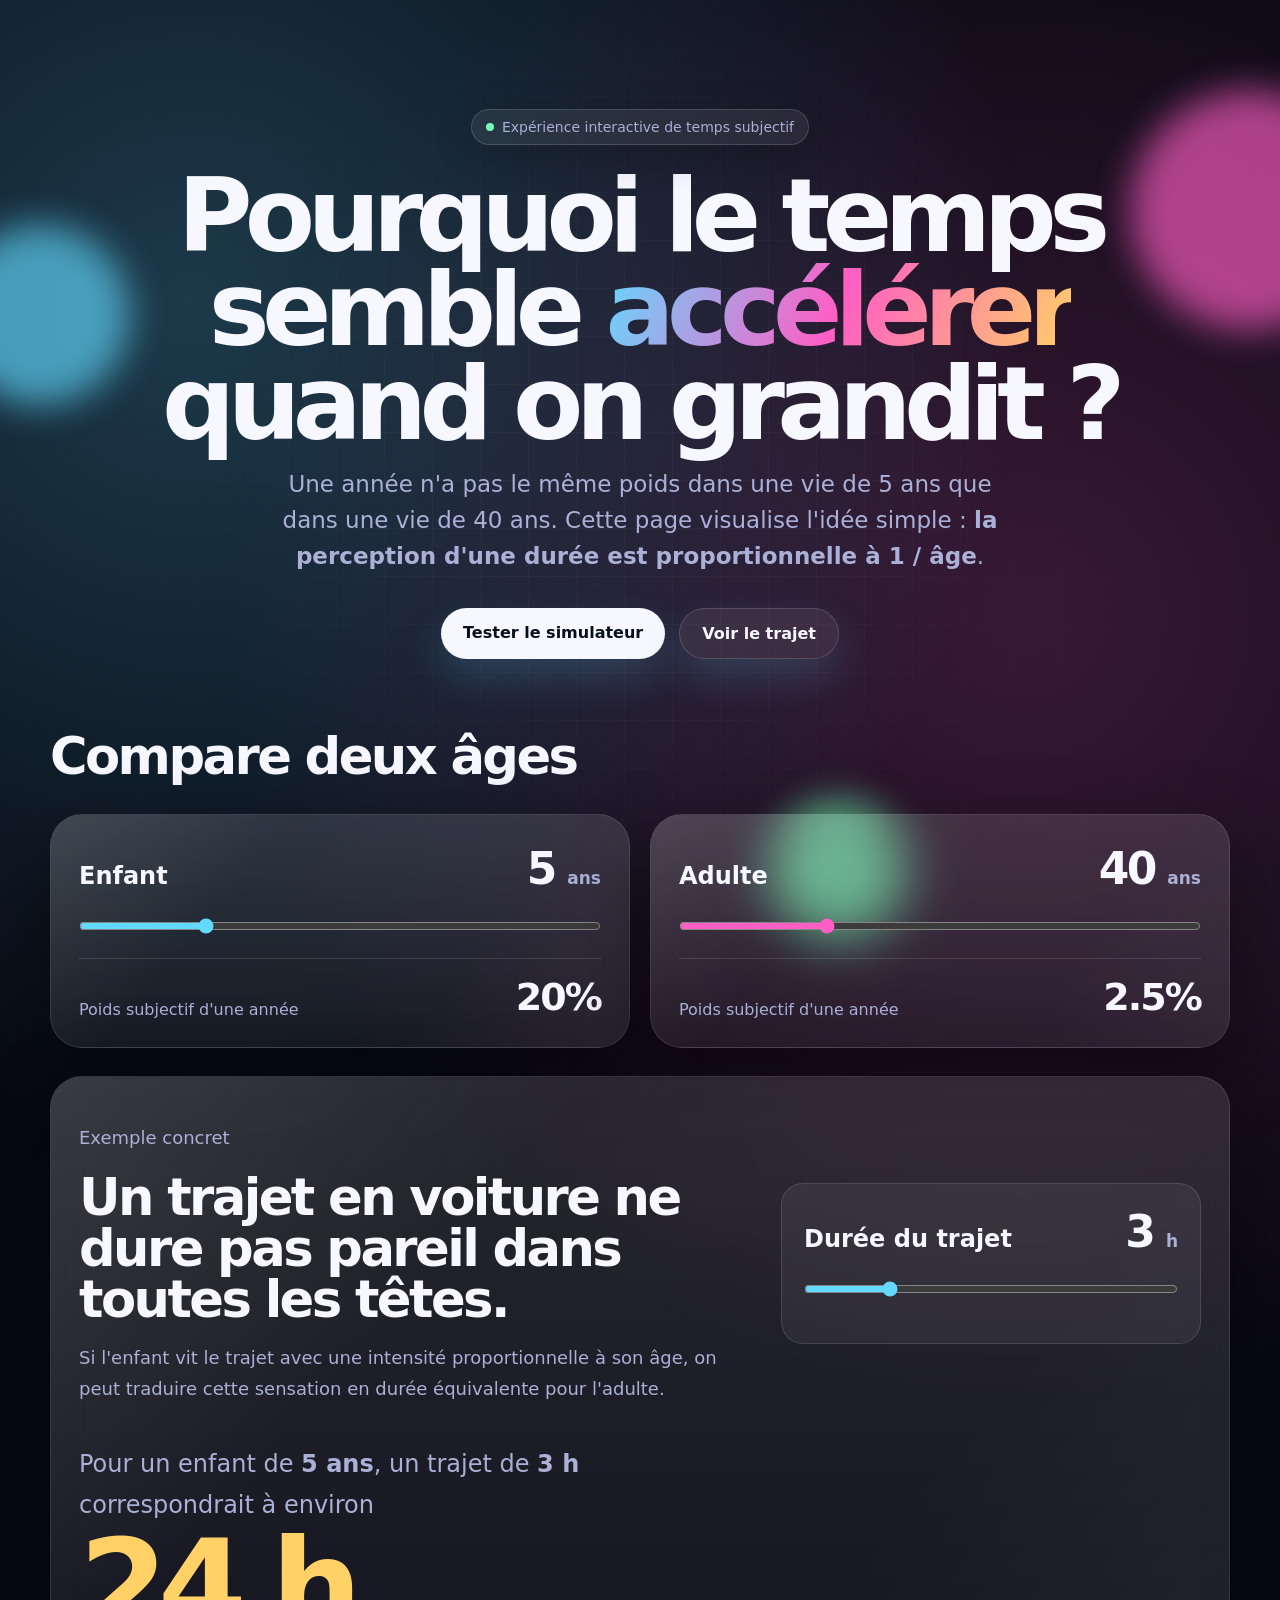
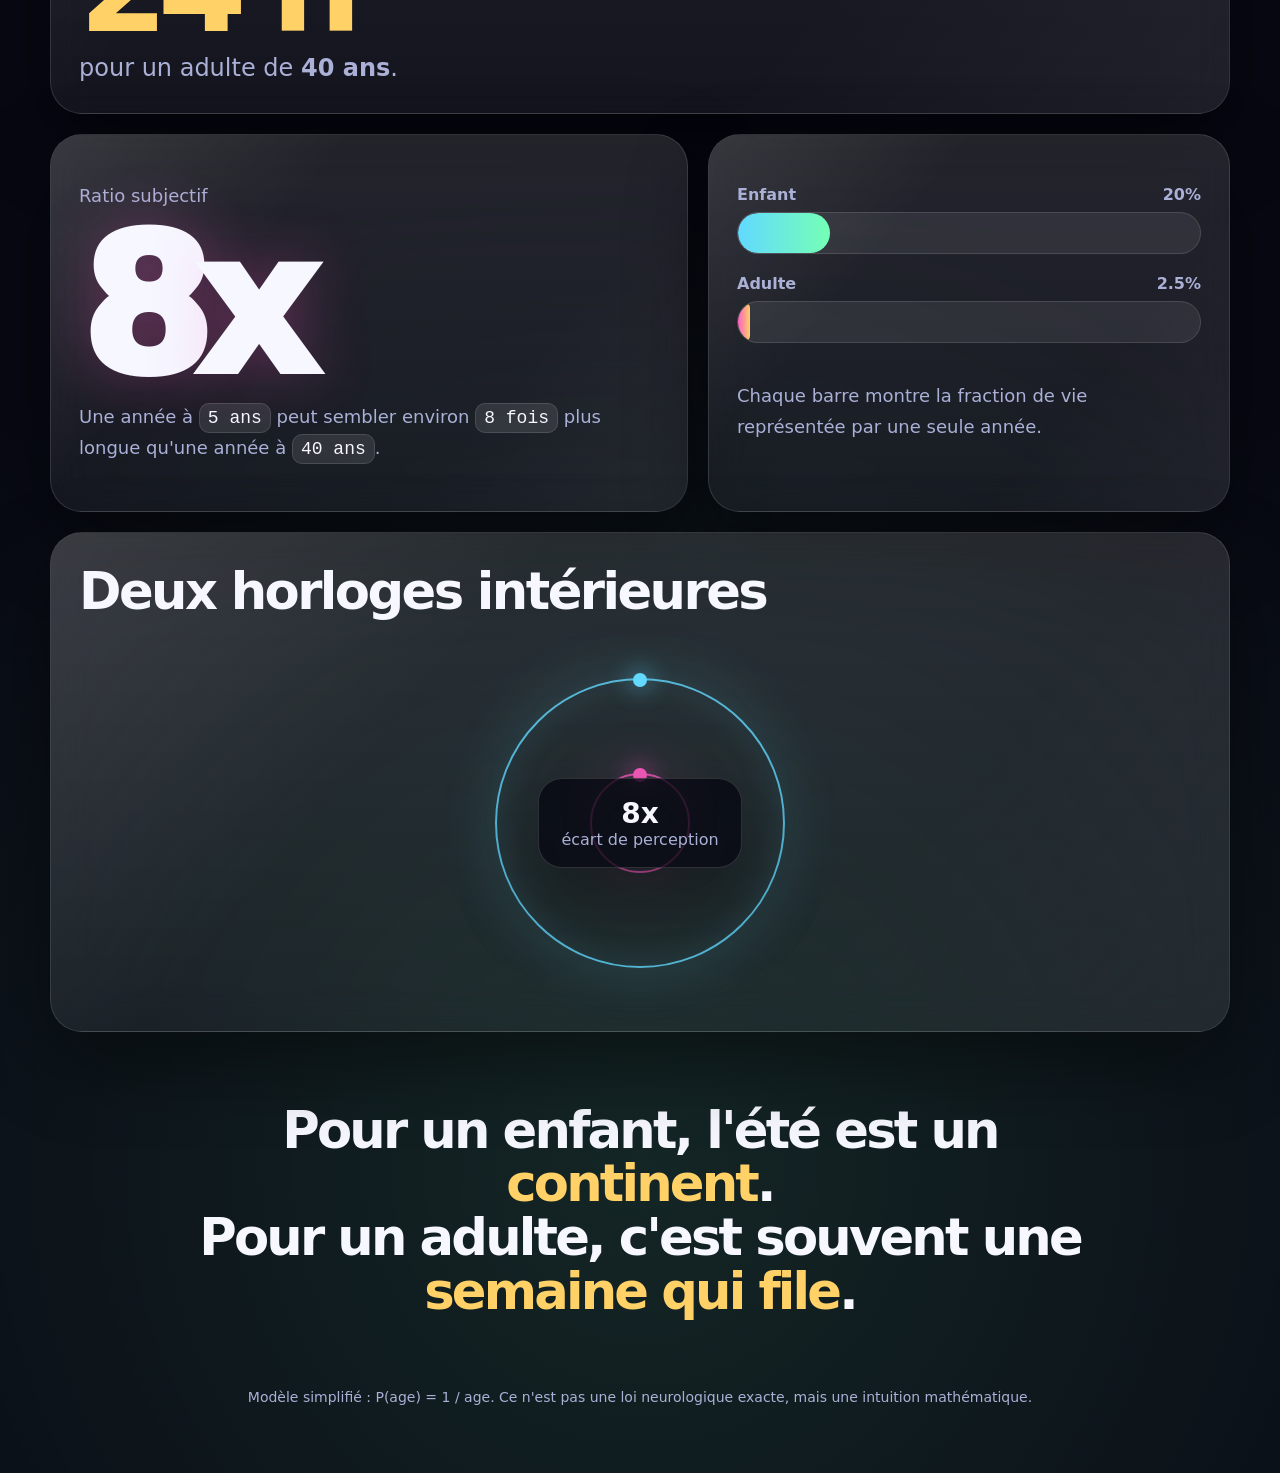
==== index.html @ 5b9e609c "Add index.html for interactive time perception visualization" ====
<!DOCTYPE html>
<html lang="fr">

<head>
  <meta charset="UTF-8" />
  <meta name="viewport" content="width=device-width, initial-scale=1.0" />
  <title>La perception du temps</title>
  <link rel="stylesheet" href="styles.css" />
  <script src="app.js" defer></script>
</head>

<body>
  <div class="orb one"></div>
  <div class="orb two"></div>
  <div class="orb three"></div>

  <main class="wrap">
    <header class="hero">
      <div>
        <div class="badge"><span class="pulse"></span> Expérience interactive de temps subjectif</div>
        <h1>Pourquoi le temps semble <span class="gradient-text">accélérer</span> quand on grandit ?</h1>
        <p class="lead">
          Une année n'a pas le même poids dans une vie de 5 ans que dans une vie de 40 ans.
          Cette page visualise l'idée simple : <strong>la perception d'une durée est proportionnelle à 1 / âge</strong>.
        </p>
        <div class="hero-actions">
          <a class="btn" href="#simulateur">Tester le simulateur</a>
          <a class="btn alt" href="#trajet">Voir le trajet</a>
        </div>
      </div>
    </header>

    <section id="simulateur">
      <h2 class="section-title">Compare deux âges</h2>

      <div class="grid">
        <article class="card child">
          <div class="label-row">
            <h3>Enfant</h3>
            <div class="age-value"><span data-output="childAge">5</span> <small>ans</small></div>
          </div>
          <input id="childAge" type="range" min="1" max="18" value="5" aria-label="Age de l'enfant" />
          <div class="metric">
            <span>Poids subjectif d'une année</span>
            <strong data-output="childPercent">20%</strong>
          </div>
        </article>

        <article class="card adult">
          <div class="label-row">
            <h3>Adulte</h3>
            <div class="age-value"><span data-output="adultAge">40</span> <small>ans</small></div>
          </div>
          <input id="adultAge" type="range" min="19" max="95" value="40" aria-label="Age de l'adulte" />
          <div class="metric">
            <span>Poids subjectif d'une année</span>
            <strong data-output="adultPercent">2.5%</strong>
          </div>
        </article>
      </div>

      <article class="card trip-card" id="trajet">
        <div class="trip-layout">
          <div>
            <p class="formula">Exemple concret</p>
            <h2 class="trip-title">Un trajet en voiture ne dure pas pareil dans toutes les têtes.</h2>
            <p class="formula">
              Si l'enfant vit le trajet avec une intensité proportionnelle à son âge,
              on peut traduire cette sensation en durée équivalente pour l'adulte.
            </p>
          </div>

          <div class="trip-control">
            <div class="label-row">
              <h3>Durée du trajet</h3>
              <div class="age-value"><span data-output="tripHours">3</span> <small>h</small></div>
            </div>
            <input id="tripDuration" type="range" min="0.5" max="12" step="0.5" value="3" aria-label="Durée du trajet en heures" />
          </div>
        </div>

        <div class="trip-result">
          <span>Pour un enfant de <strong data-output="tripChildAge">5 ans</strong>, un trajet de <strong data-output="tripRealDuration">3 h</strong></span>
          <span>correspondrait à environ</span>
          <strong data-output="tripAdultEquivalent">24 h</strong>
          <span>pour un adulte de <strong data-output="tripAdultAge">40 ans</strong>.</span>
        </div>
      </article>

      <div class="comparison">
        <article class="card">
          <p class="formula">Ratio subjectif</p>
          <div class="big-number"><span data-output="ratio">8</span>x</div>
          <p class="formula">
            Une année à <code data-output="childAgeCode">5 ans</code> peut sembler environ
            <code data-output="ratioCode">8 fois</code> plus longue qu'une année à
            <code data-output="adultAgeCode">40 ans</code>.
          </p>
        </article>

        <article class="card timeline" id="idee">
          <div>
            <div class="bar-label"><span>Enfant</span><span data-output="childBarLabel">20%</span></div>
            <div class="bar">
              <div class="fill child-fill" data-output="childFill"></div>
            </div>
          </div>
          <div>
            <div class="bar-label"><span>Adulte</span><span data-output="adultBarLabel">2.5%</span></div>
            <div class="bar">
              <div class="fill adult-fill" data-output="adultFill"></div>
            </div>
          </div>
          <p class="formula">
            Chaque barre montre la fraction de vie représentée par une seule année.
          </p>
        </article>
      </div>

      <article class="card clock-card">
        <h2 class="section-title">Deux horloges intérieures</h2>
        <div class="rings">
          <div class="ring child"><span class="dot blue-dot"></span></div>
          <div class="ring adult"><span class="dot pink-dot"></span></div>
          <div class="center-text">
            <strong data-output="centerRatio">8x</strong>
            <span>écart de perception</span>
          </div>
        </div>
      </article>
    </section>

    <p class="quote">
      Pour un enfant, l'été est un <em>continent</em>.<br />
      Pour un adulte, c'est souvent une <em>semaine qui file</em>.
    </p>

    <footer>
      Modèle simplifié : P(age) = 1 / age. Ce n'est pas une loi neurologique exacte, mais une intuition mathématique.
    </footer>
  </main>
</body>

</html>
---- styles.css ----
:root {
  --bg: #070812;
  --card: rgba(255, 255, 255, 0.08);
  --text: #f6f7ff;
  --muted: #aab0d6;
  --blue: #62d9ff;
  --pink: #ff5ec4;
  --yellow: #ffd166;
  --green: #75ffb5;
  --shadow: 0 30px 80px rgba(0, 0, 0, 0.45);
}

* {
  box-sizing: border-box;
}

html {
  scroll-behavior: smooth;
}

body {
  margin: 0;
  font-family: Inter, ui-sans-serif, system-ui, -apple-system, BlinkMacSystemFont, "Segoe UI", sans-serif;
  color: var(--text);
  background:
    radial-gradient(circle at 15% 10%, rgba(98, 217, 255, 0.24), transparent 28%),
    radial-gradient(circle at 80% 20%, rgba(255, 94, 196, 0.20), transparent 30%),
    radial-gradient(circle at 50% 90%, rgba(117, 255, 181, 0.12), transparent 35%),
    var(--bg);
  min-height: 100vh;
  overflow-x: hidden;
}

body::before {
  content: "";
  position: fixed;
  inset: 0;
  pointer-events: none;
  background-image:
    linear-gradient(rgba(255, 255, 255, 0.035) 1px, transparent 1px),
    linear-gradient(90deg, rgba(255, 255, 255, 0.035) 1px, transparent 1px);
  background-size: 48px 48px;
  mask-image: radial-gradient(circle at center, black, transparent 75%);
}

.orb {
  position: fixed;
  border-radius: 999px;
  filter: blur(18px);
  opacity: 0.65;
  pointer-events: none;
  animation: float 11s ease-in-out infinite;
}

.orb.one {
  width: 180px;
  height: 180px;
  background: var(--blue);
  left: -50px;
  top: 25%;
}

.orb.two {
  width: 240px;
  height: 240px;
  background: var(--pink);
  right: -90px;
  top: 10%;
  animation-delay: -3s;
}

.orb.three {
  width: 140px;
  height: 140px;
  background: var(--green);
  left: 60%;
  bottom: -40px;
  animation-delay: -6s;
}

.wrap {
  width: min(1180px, calc(100% - 32px));
  margin: 0 auto;
  padding: 42px 0 70px;
  position: relative;
  z-index: 1;
}

.hero {
  min-height: 76vh;
  display: grid;
  place-items: center;
  text-align: center;
}

.badge {
  display: inline-flex;
  align-items: center;
  gap: 8px;
  padding: 9px 14px;
  border: 1px solid rgba(255, 255, 255, 0.15);
  border-radius: 999px;
  background: rgba(255, 255, 255, 0.07);
  backdrop-filter: blur(18px);
  color: var(--muted);
  font-size: 14px;
  box-shadow: 0 10px 40px rgba(0, 0, 0, 0.20);
}

.pulse {
  width: 8px;
  height: 8px;
  border-radius: 999px;
  background: var(--green);
  box-shadow: 0 0 0 0 rgba(117, 255, 181, 0.8);
  animation: pulse 1.8s infinite;
}

h1 {
  margin: 24px auto 16px;
  max-width: 980px;
  font-size: clamp(46px, 8vw, 108px);
  line-height: 0.92;
  letter-spacing: -0.075em;
}

.gradient-text {
  background: linear-gradient(110deg, var(--blue), var(--pink), var(--yellow));
  -webkit-background-clip: text;
  background-clip: text;
  color: transparent;
}

.lead {
  max-width: 760px;
  margin: 0 auto;
  color: var(--muted);
  font-size: clamp(18px, 2vw, 23px);
  line-height: 1.55;
}

.hero-actions {
  margin-top: 34px;
  display: flex;
  justify-content: center;
  gap: 14px;
  flex-wrap: wrap;
}

.btn {
  border: 0;
  color: #07101d;
  background: var(--text);
  padding: 15px 22px;
  border-radius: 999px;
  font-weight: 800;
  cursor: pointer;
  box-shadow: 0 18px 40px rgba(98, 217, 255, 0.18);
  transition: transform .2s ease, box-shadow .2s ease;
  text-decoration: none;
}

.btn:hover {
  transform: translateY(-2px);
  box-shadow: 0 26px 56px rgba(98, 217, 255, 0.24);
}

.btn.alt {
  background: var(--card);
  color: var(--text);
  border: 1px solid rgba(255, 255, 255, 0.15);
}

.section-title {
  margin: 0 0 22px;
  font-size: clamp(30px, 4vw, 54px);
  letter-spacing: -0.05em;
}

.grid,
.comparison {
  display: grid;
  grid-template-columns: 1fr 1fr;
  gap: 20px;
}

.grid {
  margin: 28px 0;
}

.comparison {
  margin-top: 20px;
  grid-template-columns: 1.1fr .9fr;
  align-items: stretch;
}

.card {
  border: 1px solid rgba(255, 255, 255, 0.13);
  background: linear-gradient(180deg, rgba(255, 255, 255, 0.12), rgba(255, 255, 255, 0.055));
  border-radius: 32px;
  padding: 28px;
  box-shadow: var(--shadow);
  backdrop-filter: blur(20px);
  position: relative;
  overflow: hidden;
}

.card::after {
  content: "";
  position: absolute;
  inset: -1px;
  pointer-events: none;
  background: linear-gradient(130deg, rgba(255, 255, 255, 0.22), transparent 32%, transparent 70%, rgba(255, 255, 255, 0.1));
  opacity: .45;
}

.card > * {
  position: relative;
  z-index: 1;
}

.label-row {
  display: flex;
  justify-content: space-between;
  align-items: baseline;
  gap: 16px;
  margin-bottom: 14px;
}

.label-row h3 {
  margin: 0;
  font-size: 24px;
}

.age-value {
  font-size: 44px;
  font-weight: 900;
  letter-spacing: -0.06em;
  white-space: nowrap;
}

.age-value small {
  font-size: 17px;
  color: var(--muted);
  letter-spacing: 0;
}

input[type="range"] {
  width: 100%;
  accent-color: var(--blue);
  margin: 10px 0 24px;
}

.adult input[type="range"] {
  accent-color: var(--pink);
}

.metric {
  display: grid;
  grid-template-columns: 1fr auto;
  gap: 16px;
  align-items: end;
  padding-top: 16px;
  border-top: 1px solid rgba(255, 255, 255, 0.12);
}

.metric span {
  color: var(--muted);
}

.metric strong {
  font-size: 38px;
  letter-spacing: -0.05em;
}

.trip-card {
  margin-bottom: 20px;
}

.trip-layout {
  display: grid;
  grid-template-columns: 1fr minmax(260px, 420px);
  gap: 28px;
  align-items: center;
}

.trip-title {
  max-width: 720px;
  margin: 6px 0 12px;
  font-size: clamp(28px, 4vw, 52px);
  line-height: 1;
  letter-spacing: -0.05em;
}

.trip-control {
  padding: 22px;
  border: 1px solid rgba(255, 255, 255, 0.12);
  border-radius: 22px;
  background: rgba(255, 255, 255, 0.06);
}

.trip-result {
  margin-top: 26px;
  display: grid;
  gap: 8px;
  color: var(--muted);
  font-size: clamp(18px, 2vw, 24px);
  line-height: 1.35;
}

.trip-result > strong {
  color: var(--yellow);
  font-size: clamp(58px, 12vw, 128px);
  line-height: .9;
  letter-spacing: -0.08em;
}

.big-number {
  font-size: clamp(74px, 15vw, 190px);
  line-height: .78;
  font-weight: 950;
  letter-spacing: -0.09em;
  margin: 24px 0 10px;
  text-shadow: 0 0 60px rgba(255, 94, 196, 0.3);
}

.formula {
  color: var(--muted);
  font-size: 18px;
  line-height: 1.7;
}

.formula code {
  color: var(--text);
  background: rgba(255, 255, 255, 0.10);
  border: 1px solid rgba(255, 255, 255, 0.12);
  padding: 4px 8px;
  border-radius: 10px;
}

.timeline {
  min-height: 340px;
  display: grid;
  align-content: center;
  gap: 20px;
}

.bar-label {
  display: flex;
  justify-content: space-between;
  color: var(--muted);
  font-weight: 700;
  margin-bottom: 8px;
}

.bar {
  height: 42px;
  border-radius: 999px;
  background: rgba(255, 255, 255, 0.08);
  overflow: hidden;
  border: 1px solid rgba(255, 255, 255, 0.12);
}

.fill {
  height: 100%;
  width: 20%;
  border-radius: inherit;
  transition: width .45s cubic-bezier(.2, .8, .2, 1);
}

.child-fill {
  background: linear-gradient(90deg, var(--blue), var(--green));
}

.adult-fill {
  background: linear-gradient(90deg, var(--pink), var(--yellow));
}

.clock-card {
  margin-top: 20px;
}

.rings {
  height: 360px;
  display: grid;
  place-items: center;
  position: relative;
}

.ring {
  position: absolute;
  border-radius: 999px;
  border: 2px solid rgba(255, 255, 255, 0.12);
  display: grid;
  place-items: center;
  animation: spin 18s linear infinite;
}

.ring.child {
  width: var(--child-ring, 260px);
  height: var(--child-ring, 260px);
  border-color: rgba(98, 217, 255, .8);
  box-shadow: 0 0 60px rgba(98, 217, 255, .16), inset 0 0 35px rgba(98, 217, 255, .10);
}

.ring.adult {
  width: var(--adult-ring, 130px);
  height: var(--adult-ring, 130px);
  border-color: rgba(255, 94, 196, .8);
  box-shadow: 0 0 60px rgba(255, 94, 196, .16), inset 0 0 35px rgba(255, 94, 196, .10);
  animation-duration: 9s;
  animation-direction: reverse;
}

.dot {
  position: absolute;
  top: -7px;
  width: 14px;
  height: 14px;
  border-radius: 50%;
  background: currentColor;
  box-shadow: 0 0 24px currentColor;
}

.blue-dot {
  color: var(--blue);
}

.pink-dot {
  color: var(--pink);
}

.center-text {
  position: relative;
  text-align: center;
  background: rgba(7, 8, 18, 0.8);
  border: 1px solid rgba(255, 255, 255, 0.14);
  border-radius: 24px;
  padding: 18px 22px;
  box-shadow: var(--shadow);
}

.center-text strong {
  display: block;
  font-size: 28px;
}

.center-text span {
  color: var(--muted);
}

.quote {
  margin: 72px auto 0;
  max-width: 900px;
  text-align: center;
  font-size: clamp(28px, 4vw, 56px);
  line-height: 1.05;
  letter-spacing: -0.055em;
  font-weight: 900;
}

.quote em {
  color: var(--yellow);
  font-style: normal;
}

footer {
  margin-top: 70px;
  color: var(--muted);
  text-align: center;
  font-size: 14px;
}

@keyframes float {
  0%,
  100% {
    transform: translate3d(0, 0, 0) scale(1);
  }

  50% {
    transform: translate3d(24px, -28px, 0) scale(1.12);
  }
}

@keyframes pulse {
  70% {
    box-shadow: 0 0 0 14px rgba(117, 255, 181, 0);
  }

  100% {
    box-shadow: 0 0 0 0 rgba(117, 255, 181, 0);
  }
}

@keyframes spin {
  to {
    transform: rotate(360deg);
  }
}

@media (max-width: 850px) {
  .grid,
  .comparison,
  .trip-layout {
    grid-template-columns: 1fr;
  }

  .hero {
    min-height: 68vh;
  }

  .rings {
    height: 300px;
  }

  .card {
    padding: 22px;
    border-radius: 26px;
  }

  .trip-control {
    padding: 18px;
  }
}

@media (max-width: 560px) {
  .label-row,
  .metric {
    grid-template-columns: 1fr;
    display: grid;
  }

  .age-value {
    font-size: 38px;
  }
}
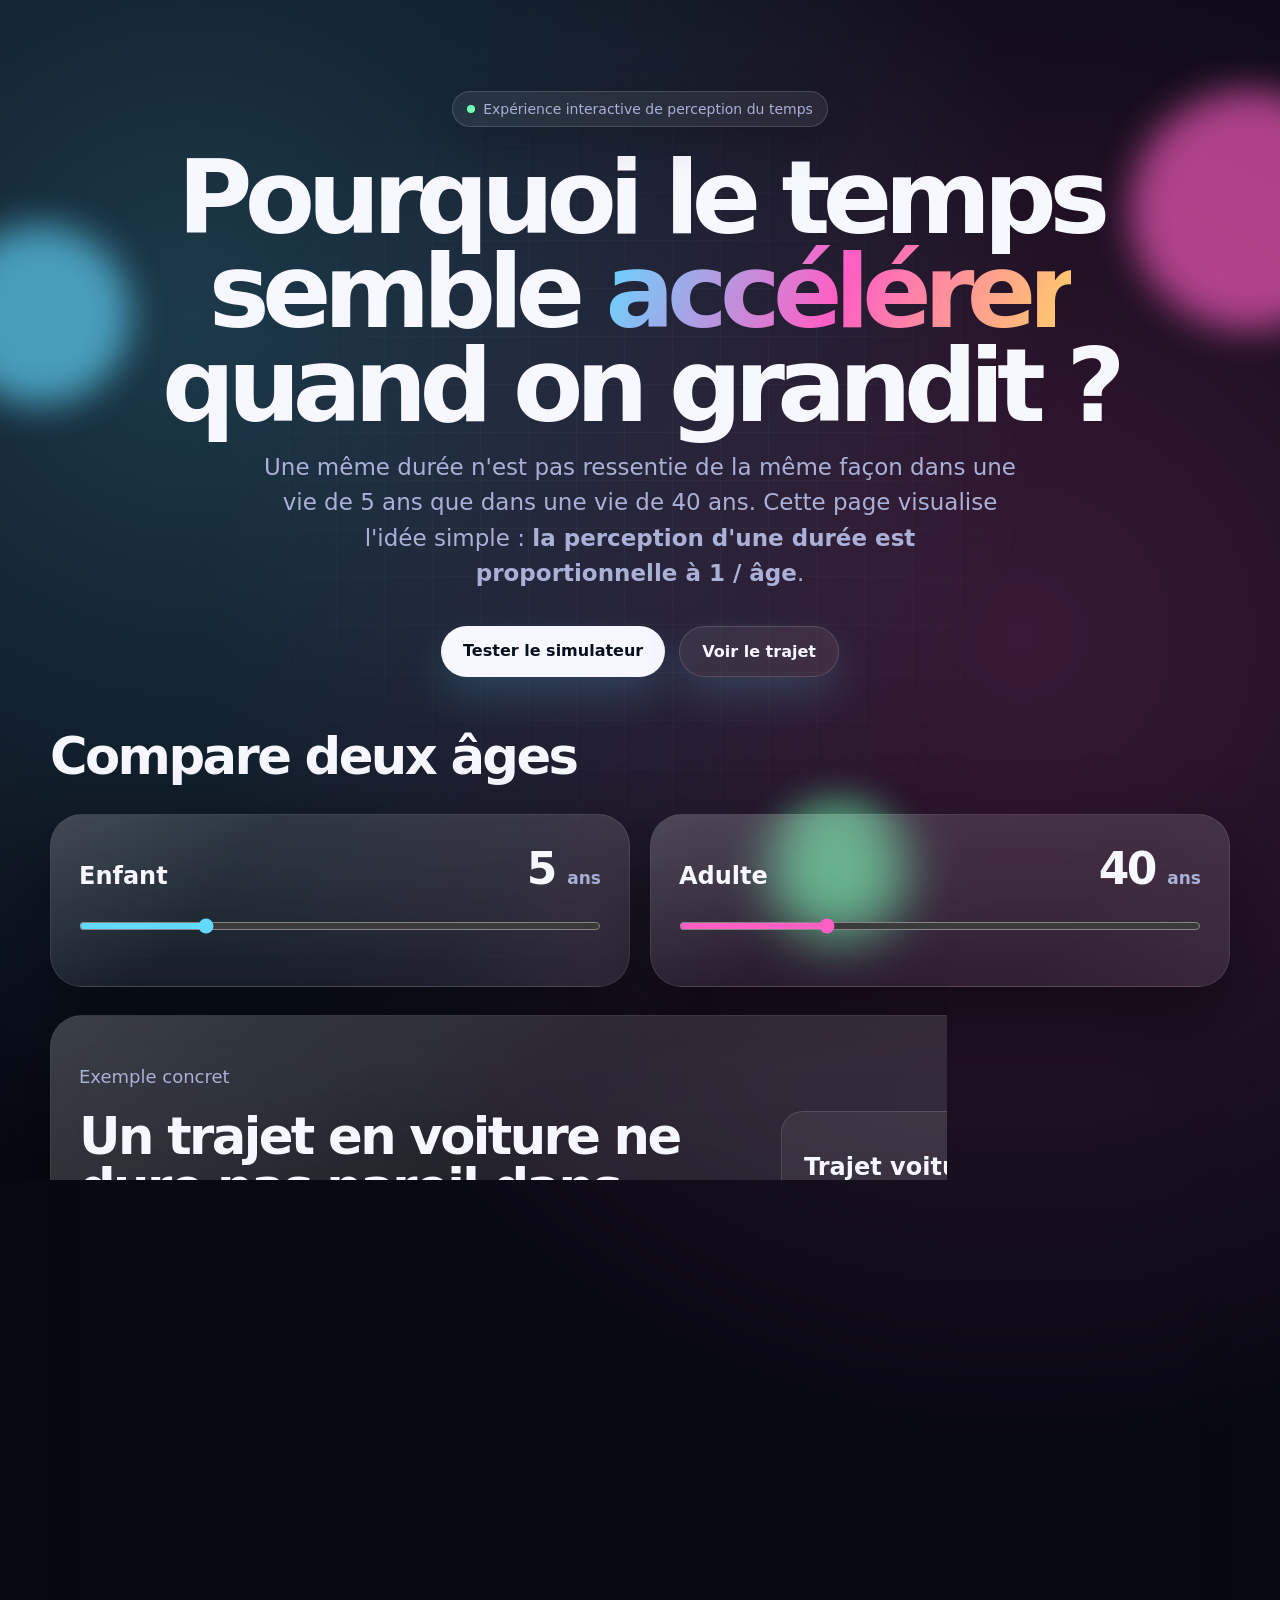
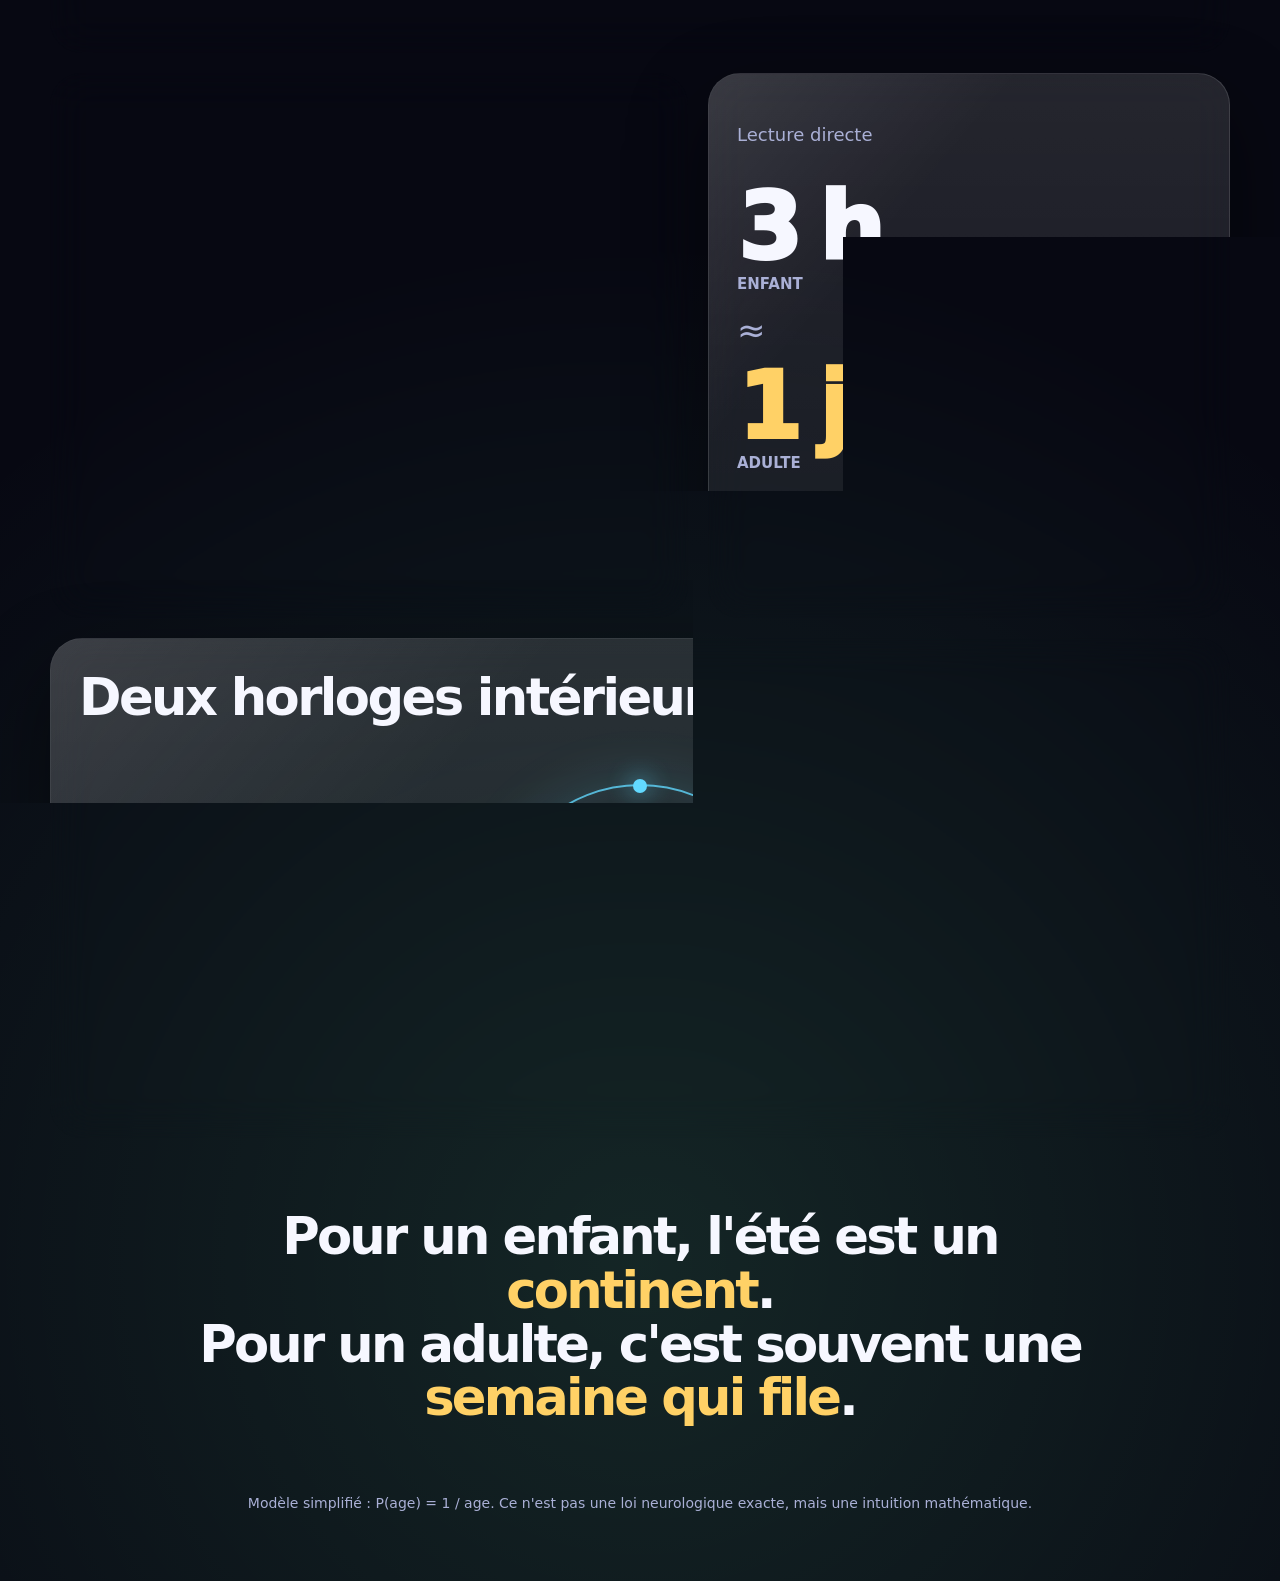
==== commit bf9d6eff: "Refine README and UI text for clarity; update duration formatting in app logic" ====
--- a/index.html
+++ b/index.html
@@ -17,10 +17,10 @@
   <main class="wrap">
     <header class="hero">
       <div>
-        <div class="badge"><span class="pulse"></span> Expérience interactive de temps subjectif</div>
+        <div class="badge"><span class="pulse"></span> Expérience interactive de perception du temps</div>
         <h1>Pourquoi le temps semble <span class="gradient-text">accélérer</span> quand on grandit ?</h1>
         <p class="lead">
-          Une année n'a pas le même poids dans une vie de 5 ans que dans une vie de 40 ans.
+          Une même durée n'est pas ressentie de la même façon dans une vie de 5 ans que dans une vie de 40 ans.
           Cette page visualise l'idée simple : <strong>la perception d'une durée est proportionnelle à 1 / âge</strong>.
         </p>
         <div class="hero-actions">
@@ -40,10 +40,6 @@
             <div class="age-value"><span data-output="childAge">5</span> <small>ans</small></div>
           </div>
           <input id="childAge" type="range" min="1" max="18" value="5" aria-label="Age de l'enfant" />
-          <div class="metric">
-            <span>Poids subjectif d'une année</span>
-            <strong data-output="childPercent">20%</strong>
-          </div>
         </article>
 
         <article class="card adult">
@@ -52,10 +48,6 @@
             <div class="age-value"><span data-output="adultAge">40</span> <small>ans</small></div>
           </div>
           <input id="adultAge" type="range" min="19" max="95" value="40" aria-label="Age de l'adulte" />
-          <div class="metric">
-            <span>Poids subjectif d'une année</span>
-            <strong data-output="adultPercent">2.5%</strong>
-          </div>
         </article>
       </div>
 
@@ -65,31 +57,43 @@
             <p class="formula">Exemple concret</p>
             <h2 class="trip-title">Un trajet en voiture ne dure pas pareil dans toutes les têtes.</h2>
             <p class="formula">
-              Si l'enfant vit le trajet avec une intensité proportionnelle à son âge,
-              on peut traduire cette sensation en durée équivalente pour l'adulte.
+              Choisis une durée de trajet entre 1 h et 12 h.
+              La page traduit cette sensation en durée équivalente pour l'adulte.
             </p>
           </div>
 
           <div class="trip-control">
             <div class="label-row">
-              <h3>Durée du trajet</h3>
-              <div class="age-value"><span data-output="tripHours">3</span> <small>h</small></div>
+              <h3>Trajet voiture</h3>
+              <div class="age-value"><span data-output="durationLabel">3 h</span></div>
             </div>
-            <input id="tripDuration" type="range" min="0.5" max="12" step="0.5" value="3" aria-label="Durée du trajet en heures" />
+            <input id="tripDuration" type="range" min="1" max="12" step="0.5" value="3" list="tripMarks" aria-label="Durée du trajet en voiture" />
+            <datalist id="tripMarks">
+              <option value="1" label="1 h"></option>
+              <option value="3" label="3 h"></option>
+              <option value="6" label="6 h"></option>
+              <option value="12" label="12 h"></option>
+            </datalist>
+            <div class="duration-scale" aria-hidden="true">
+              <span>1 h</span>
+              <span>3 h</span>
+              <span>6 h</span>
+              <span>12 h</span>
+            </div>
           </div>
         </div>
 
         <div class="trip-result">
-          <span>Pour un enfant de <strong data-output="tripChildAge">5 ans</strong>, un trajet de <strong data-output="tripRealDuration">3 h</strong></span>
+          <span>Pour un enfant de <strong data-output="tripChildAge">5 ans</strong>, un trajet de <strong data-output="realDuration">3 h</strong></span>
           <span>correspondrait à environ</span>
-          <strong data-output="tripAdultEquivalent">24 h</strong>
+          <strong data-output="adultEquivalent">24 h</strong>
           <span>pour un adulte de <strong data-output="tripAdultAge">40 ans</strong>.</span>
         </div>
       </article>
 
       <div class="comparison">
         <article class="card">
-          <p class="formula">Ratio subjectif</p>
+          <p class="formula">Écart de perception</p>
           <div class="big-number"><span data-output="ratio">8</span>x</div>
           <p class="formula">
             Une année à <code data-output="childAgeCode">5 ans</code> peut sembler environ
@@ -98,21 +102,19 @@
           </p>
         </article>
 
-        <article class="card timeline" id="idee">
-          <div>
-            <div class="bar-label"><span>Enfant</span><span data-output="childBarLabel">20%</span></div>
-            <div class="bar">
-              <div class="fill child-fill" data-output="childFill"></div>
-            </div>
+        <article class="card equivalence-card" id="idee">
+          <p class="formula">Lecture directe</p>
+          <div class="equivalence-line">
+            <span data-output="realDurationAlt">3 h</span>
+            <small>enfant</small>
           </div>
-          <div>
-            <div class="bar-label"><span>Adulte</span><span data-output="adultBarLabel">2.5%</span></div>
-            <div class="bar">
-              <div class="fill adult-fill" data-output="adultFill"></div>
-            </div>
+          <div class="equivalence-arrow">≈</div>
+          <div class="equivalence-line adult-equivalence">
+            <span data-output="adultEquivalentAlt">24 h</span>
+            <small>adulte</small>
           </div>
           <p class="formula">
-            Chaque barre montre la fraction de vie représentée par une seule année.
+            L'équivalent change automatiquement avec les deux âges et la durée choisie.
           </p>
         </article>
       </div>
--- a/styles.css
+++ b/styles.css
@@ -255,24 +255,6 @@
   accent-color: var(--pink);
 }
 
-.metric {
-  display: grid;
-  grid-template-columns: 1fr auto;
-  gap: 16px;
-  align-items: end;
-  padding-top: 16px;
-  border-top: 1px solid rgba(255, 255, 255, 0.12);
-}
-
-.metric span {
-  color: var(--muted);
-}
-
-.metric strong {
-  font-size: 38px;
-  letter-spacing: -0.05em;
-}
-
 .trip-card {
   margin-bottom: 20px;
 }
@@ -297,6 +279,15 @@
   border: 1px solid rgba(255, 255, 255, 0.12);
   border-radius: 22px;
   background: rgba(255, 255, 255, 0.06);
+}
+
+.duration-scale {
+  display: flex;
+  justify-content: space-between;
+  gap: 16px;
+  color: var(--muted);
+  font-size: 14px;
+  font-weight: 800;
 }
 
 .trip-result {
@@ -338,42 +329,40 @@
   border-radius: 10px;
 }
 
-.timeline {
+.equivalence-card {
   min-height: 340px;
   display: grid;
   align-content: center;
   gap: 20px;
 }
 
-.bar-label {
-  display: flex;
-  justify-content: space-between;
-  color: var(--muted);
-  font-weight: 700;
-  margin-bottom: 8px;
-}
-
-.bar {
-  height: 42px;
-  border-radius: 999px;
-  background: rgba(255, 255, 255, 0.08);
-  overflow: hidden;
-  border: 1px solid rgba(255, 255, 255, 0.12);
-}
-
-.fill {
-  height: 100%;
-  width: 20%;
-  border-radius: inherit;
-  transition: width .45s cubic-bezier(.2, .8, .2, 1);
-}
-
-.child-fill {
-  background: linear-gradient(90deg, var(--blue), var(--green));
-}
-
-.adult-fill {
-  background: linear-gradient(90deg, var(--pink), var(--yellow));
+.equivalence-line {
+  display: grid;
+  gap: 4px;
+}
+
+.equivalence-line span {
+  font-size: clamp(46px, 8vw, 92px);
+  line-height: .9;
+  font-weight: 950;
+  letter-spacing: -0.08em;
+}
+
+.equivalence-line small {
+  color: var(--muted);
+  font-size: 15px;
+  font-weight: 800;
+  text-transform: uppercase;
+}
+
+.adult-equivalence span {
+  color: var(--yellow);
+}
+
+.equivalence-arrow {
+  color: var(--muted);
+  font-size: 34px;
+  line-height: 1;
 }
 
 .clock-card {
@@ -525,11 +514,6 @@
 
 @media (max-width: 560px) {
   .label-row,
-  .metric {
-    grid-template-columns: 1fr;
-    display: grid;
-  }
-
   .age-value {
     font-size: 38px;
   }
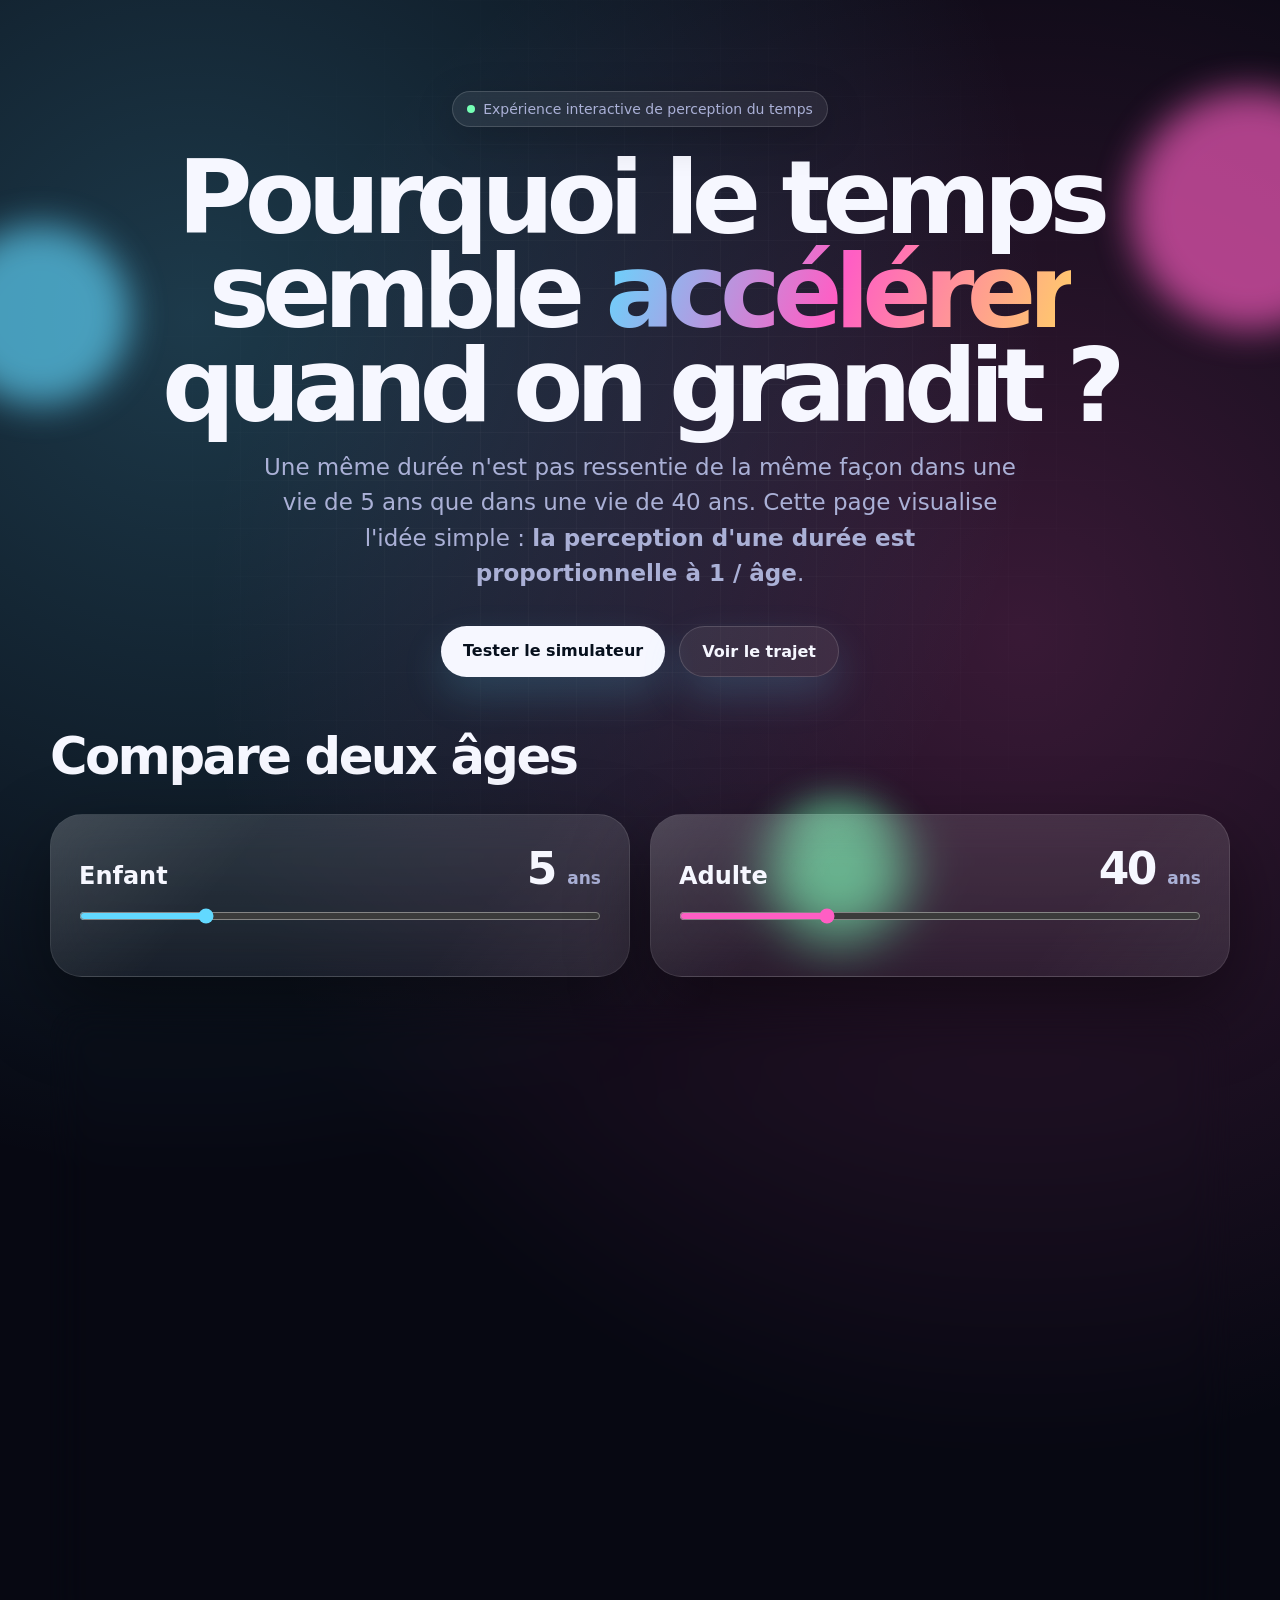
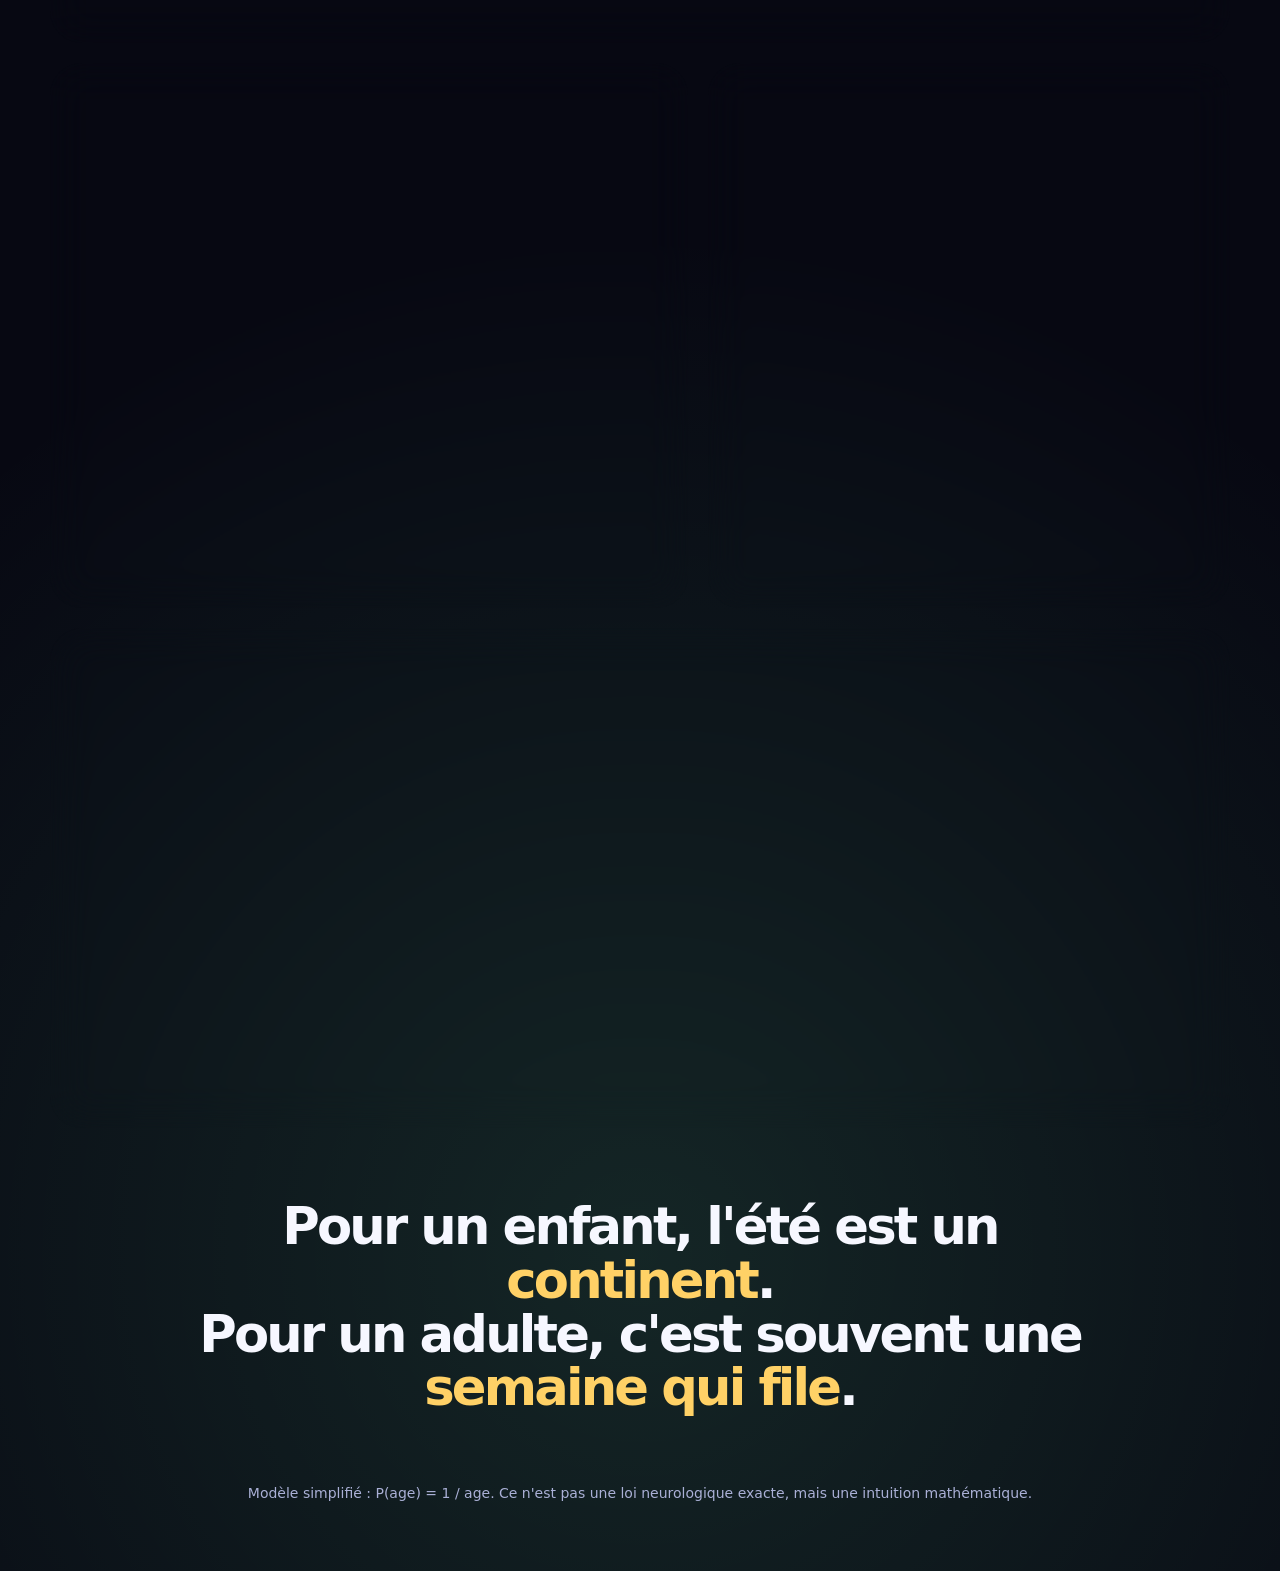
==== commit de8bff4d: "Enhance input handling and UI responsiveness; add checks for control elements and improve range inpu" ====
--- a/index.html
+++ b/index.html
@@ -5,8 +5,8 @@
   <meta charset="UTF-8" />
   <meta name="viewport" content="width=device-width, initial-scale=1.0" />
   <title>La perception du temps</title>
-  <link rel="stylesheet" href="styles.css" />
-  <script src="app.js" defer></script>
+  <link rel="stylesheet" href="styles.css?v=2" />
+  <script src="app.js?v=2" defer></script>
 </head>
 
 <body>
@@ -67,13 +67,7 @@
               <h3>Trajet voiture</h3>
               <div class="age-value"><span data-output="durationLabel">3 h</span></div>
             </div>
-            <input id="tripDuration" type="range" min="1" max="12" step="0.5" value="3" list="tripMarks" aria-label="Durée du trajet en voiture" />
-            <datalist id="tripMarks">
-              <option value="1" label="1 h"></option>
-              <option value="3" label="3 h"></option>
-              <option value="6" label="6 h"></option>
-              <option value="12" label="12 h"></option>
-            </datalist>
+            <input id="tripDuration" type="range" min="1" max="12" step="0.5" value="3" aria-label="Durée du trajet en voiture" />
             <div class="duration-scale" aria-hidden="true">
               <span>1 h</span>
               <span>3 h</span>
--- a/styles.css
+++ b/styles.css
@@ -212,6 +212,7 @@
   pointer-events: none;
   background: linear-gradient(130deg, rgba(255, 255, 255, 0.22), transparent 32%, transparent 70%, rgba(255, 255, 255, 0.1));
   opacity: .45;
+  z-index: 0;
 }
 
 .card > * {
@@ -246,9 +247,13 @@
 }
 
 input[type="range"] {
+  display: block;
+  position: relative;
+  z-index: 2;
   width: 100%;
   accent-color: var(--blue);
   margin: 10px 0 24px;
+  cursor: pointer;
 }
 
 .adult input[type="range"] {
